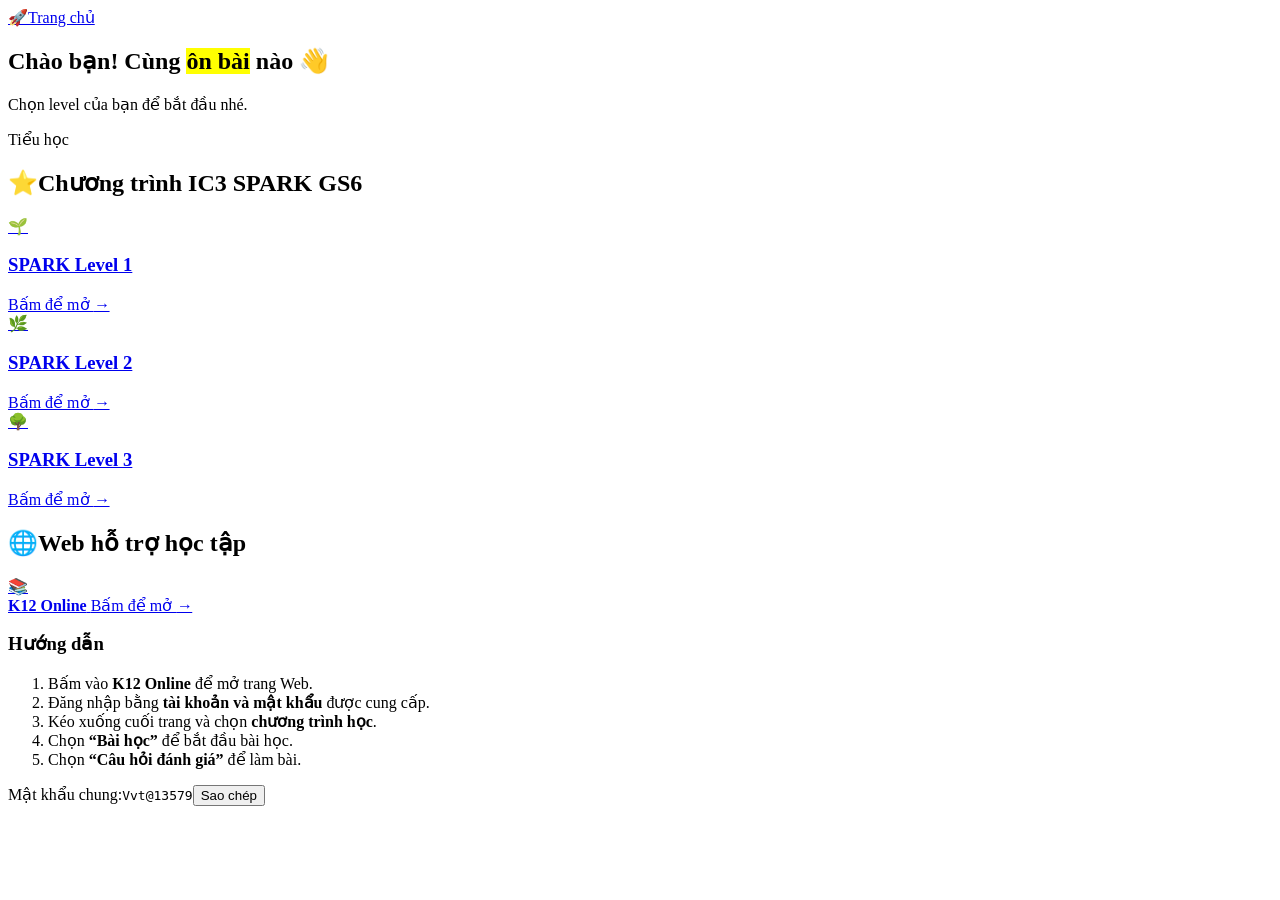
==== index.html @ 29940fcd "Add files via upload" ====
<!DOCTYPE html>
<html lang="vi">
<head>
<meta charset="utf-8">
<meta name="viewport" content="width=device-width,initial-scale=1">
<title>Trang chủ</title>
<link rel="preconnect" href="https://fonts.googleapis.com">
<link rel="preconnect" href="https://fonts.gstatic.com" crossorigin>
<link href="https://fonts.googleapis.com/css2?family=Baloo+2:wght@500;600;700;800&display=swap" rel="stylesheet">
<link rel="stylesheet" href="student.css?v=4">
</head>
<body>
<div class="topbar"><div class="wrap"><a href="#/"><span id="siteIcon"></span><span id="siteTitle"></span></a></div></div>
<main class="wrap" id="app"><div class="empty">Đang tải…</div></main>
<script>
const esc=s=>String(s??'').replace(/[&<>"']/g,c=>({'&':'&amp;','<':'&lt;','>':'&gt;','"':'&quot;',"'":'&#39;'}[c]));
const safeUrl=u=>/^(https?:\/\/|quiz\.html\?|flashcard\.html\?)/i.test(u||'')?u:'';
const md=s=>esc(s).replace(/\*\*(.+?)\*\*/g,'<b>$1</b>');
let D,cur=0;

function render(){
  document.getElementById('siteIcon').textContent=D.siteIcon||'';
  document.getElementById('siteTitle').textContent=D.siteTitle||'';
  document.title=D.siteTitle||'Trang chủ';
  const groups=D.groups||[], g=groups[cur]||{programs:[]};

  let h=`<section class="hero"><div><h1>Chào bạn! Cùng <mark>ôn bài</mark> nào 👋</h1><p>Chọn level của bạn để bắt đầu nhé.</p></div>`;
  if(groups.length>1) h+=`<div class="tabs" role="group" aria-label="Chọn cấp học">${groups.map((x,j)=>`<button class="tab" data-g="${j}" aria-pressed="${j===cur}">${esc(x.name)}</button>`).join('')}</div>`;
  else if(groups.length===1) h+=`<span class="badge-group">${esc(g.name)}</span>`;
  h+=`</section>`;

  const progs=g.programs||[];
  progs.forEach((p,i)=>{
    h+=`<section class="prog"><div class="sec-head"><h2><span class="sico">${esc(p.icon)}</span>${esc(p.title)}</h2></div><div class="levels">`;
    h+=(p.levels||[]).map((l,li)=>{
      return `<a class="level ${esc(l.color)}" href="#/${cur}/${i}/${li}">
        <div class="top"><div class="ico">${esc(l.icon)}</div></div>
        <div class="body"><h3>${esc(l.name)}</h3><span class="go">Bấm để mở <i>→</i></span></div></a>`;
    }).join('')+`</div></section>`;
  });
  if(!progs.length&&groups.length) h+=`<div class="empty">Chưa có chương trình nào.</div>`;

  // ---- Web hỗ trợ học tập (K12 Online) ----
  const sp=D.support;
  if(sp&&(sp.cardName||(sp.steps||[]).length)){
    const url=safeUrl(sp.cardUrl), vid=safeUrl(sp.videoUrl);
    const card=`<${url?'a':'div'} class="k12"${url?` href="${esc(url)}" target="_blank" rel="noopener"`:''}>
        <div class="ico">${esc(sp.cardIcon||'📚')}</div><b>${esc(sp.cardName)}</b>
        ${url?'<span class="go">Bấm để mở <i>→</i></span>':''}</${url?'a':'div'}>`;
    const steps=(sp.steps||[]).map(t=>`<li><span>${md(t)}</span></li>`).join('');
    const pw=sp.password?`<div class="pw"><span>${esc(sp.passwordLabel||'Mật khẩu:')}</span><code id="pwText">${esc(sp.password)}</code><button class="copy" id="pwCopy" type="button">Sao chép</button></div>`:'';
    const video=vid?`<div class="vid"><a href="${esc(vid)}" target="_blank" rel="noopener">▶ ${esc(sp.videoText||'Xem video hướng dẫn')}</a></div>`:'';
    h+=`<section class="prog"><div class="sec-head"><h2><span class="sico">${esc(sp.icon||'🌐')}</span>${esc(sp.title||'Web hỗ trợ học tập')}</h2></div>
      <div class="support">${card}<div class="guide"><h3>${esc(sp.guideTitle||'Hướng dẫn')}</h3><ol>${steps}</ol>${pw}${video}</div></div></section>`;
  }

  document.getElementById('app').innerHTML=h;

  const cb=document.getElementById('pwCopy');
  if(cb) cb.onclick=()=>{
    const t=document.getElementById('pwText').textContent;
    const done=()=>{cb.textContent='Đã chép ✓';setTimeout(()=>cb.textContent='Sao chép',1500)};
    if(navigator.clipboard&&navigator.clipboard.writeText) navigator.clipboard.writeText(t).then(done,done);
    else{const r=document.createRange();r.selectNodeContents(document.getElementById('pwText'));const se=getSelection();se.removeAllRanges();se.addRange(r);try{document.execCommand('copy')}catch(e){}done()}
  };

  document.querySelectorAll('.tab').forEach(b=>b.onclick=()=>{cur=+b.dataset.g;render()});
}

// Dữ liệu cũ (reviews) vẫn đọc được: chuyển thành 1 chủ đề không tên
const legacy=l=>(l.reviews&&l.reviews.length)?[{title:'',lessons:l.reviews.map((r,n)=>({nums:String(n+1),name:r.name,lessonUrl:'',reviewUrl:r.url}))}]:[];
const btn=(u,cls,label,back)=>{u=safeUrl(u);if(u&&back&&/^quiz\.html\?/i.test(u))u+='&b='+back;return u?`<a class="lb ${cls}" href="${esc(u)}"${/^https?:/i.test(u)?' target="_blank" rel="noopener"':''}>${label}</a>`:`<span class="lb off">${label}</span>`};
function renderReview(gi,pi,li){
  const l=(((D.groups[gi]||{}).programs||[])[pi]||{}).levels?.[li];
  if(!l){location.hash='#/';return}
  const topics=l.topics||legacy(l),doc=safeUrl(l.docUrl),col=esc(l.color||'blue');
  const rows=t=>(t.lessons||[]).map(s=>`<div class="lrow"><span class="lnum">${esc(s.nums)}</span><span class="lname">${esc(s.name)}</span><div class="lbtns">${btn(s.lessonUrl,'les','Thẻ ghi nhớ')}${btn(s.reviewUrl,'rev','Ôn tập',gi+'/'+pi+'/'+li)}</div></div>`).join('')||'<div class="empty">Chưa có bài nào.</div>';
  document.getElementById('app').innerHTML=`<div class="navrow"><a class="back" href="#/">← Quay lại</a>${doc?`<a class="back" href="${esc(doc)}" target="_blank" rel="noopener">📄 Tài liệu</a>`:''}</div>
    <div class="banner ${col}"><div class="bmain"><div class="ico">${esc(l.icon||'📝')}</div><h1>${esc(l.reviewTitle||l.name)}</h1></div></div>`
  +(topics.length?topics.map(t=>`<section class="topic">${t.title?`<h2>${esc(t.title)}</h2>`:''}<div class="lrows ${col}">${rows(t)}</div></section>`).join(''):'<div class="empty">Chưa có bài nào.</div>');
}

function setBrand(){
  document.getElementById('siteIcon').textContent=D.siteIcon||'';
  document.getElementById('siteTitle').textContent=D.siteTitle||'';
  document.title=D.siteTitle||'Trang chủ';
}
function route(){
  setBrand();
  const m=location.hash.match(/^#\/(\d+)\/(\d+)\/(\d+)$/);
  if(m){cur=+m[1];renderReview(+m[1],+m[2],+m[3])}else render();
  window.scrollTo(0,0);
}
window.addEventListener('hashchange',()=>D&&route());
const sc=document.createElement('script');
sc.src='data.js?v='+Date.now();
sc.onload=()=>{D=window.SITE_DATA;route()};
sc.onerror=()=>document.getElementById('app').innerHTML='<div class="empty">Không tải được dữ liệu (data.js).</div>';
document.body.appendChild(sc);
</script>
</body>
</html>
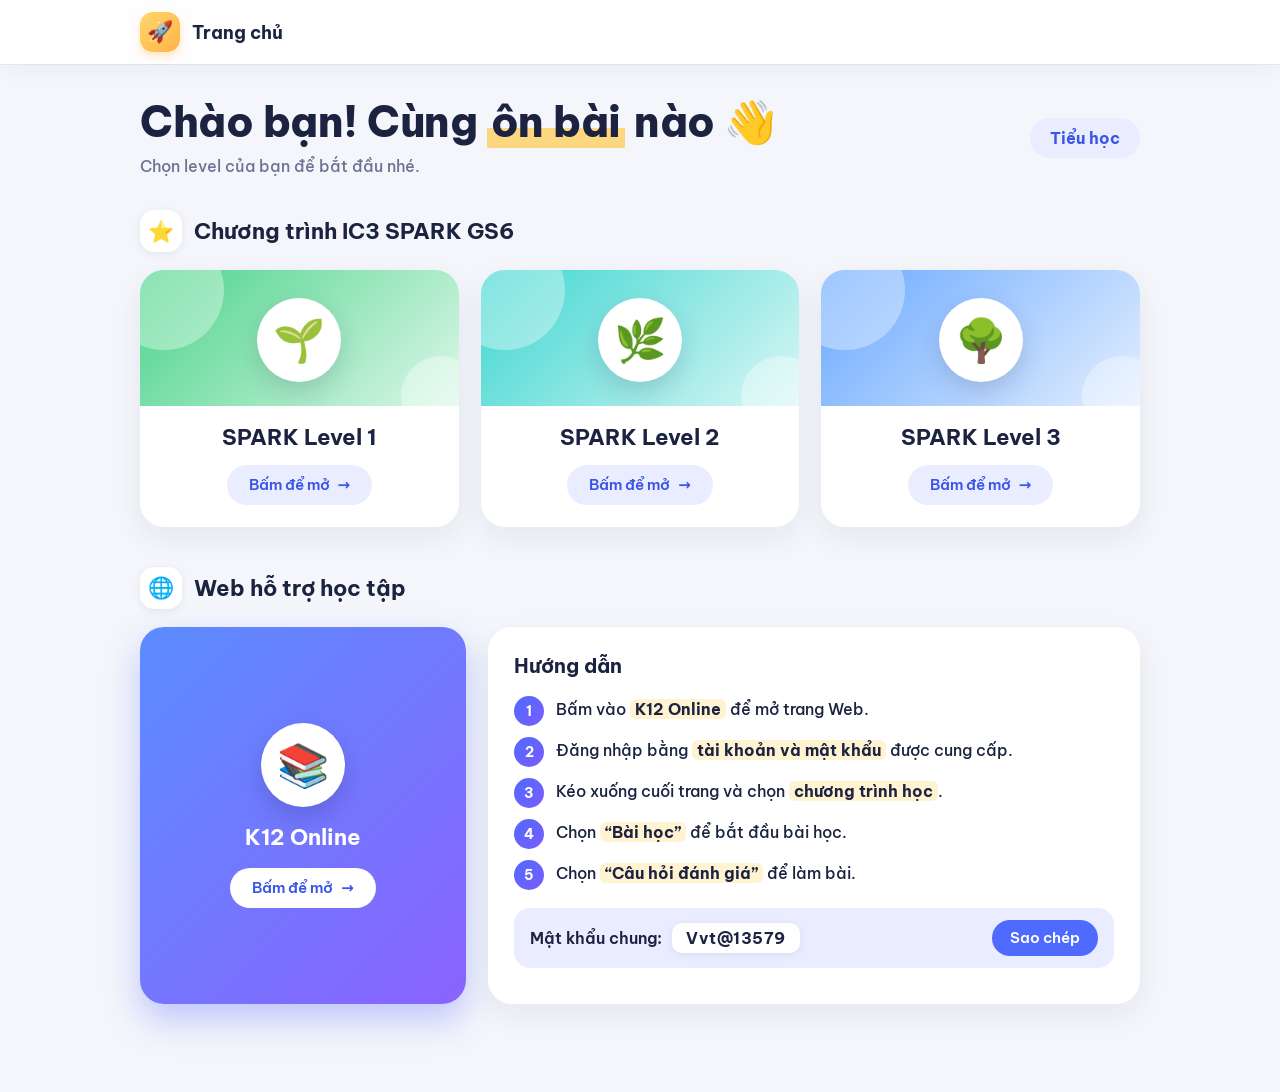
==== commit 5c316736: "Add files via upload" ====
--- a/index.html
+++ b/index.html
@@ -6,8 +6,8 @@
 <title>Trang chủ</title>
 <link rel="preconnect" href="https://fonts.googleapis.com">
 <link rel="preconnect" href="https://fonts.gstatic.com" crossorigin>
-<link href="https://fonts.googleapis.com/css2?family=Baloo+2:wght@500;600;700;800&display=swap" rel="stylesheet">
-<link rel="stylesheet" href="student.css?v=4">
+<link href="https://fonts.googleapis.com/css2?family=Be+Vietnam+Pro:wght@400;500;600;700;800&display=swap" rel="stylesheet">
+<link rel="stylesheet" href="index.css?v=1">
 </head>
 <body>
 <div class="topbar"><div class="wrap"><a href="#/"><span id="siteIcon"></span><span id="siteTitle"></span></a></div></div>
--- a/index.css
+++ b/index.css
@@ -0,0 +1,149 @@
+/* Giao diện trang chủ (index.html) – hiện đại, phẳng, không kẻ khung.
+   student.css vẫn giữ nguyên cho flashcard.html. */
+:root{
+  --bg:#f4f6fb; --ink:#1b2340; --muted:#6b7491; --card:#fff;
+  --surface:#f1f3f9; --surface2:#e7ebf6;
+  --primary:#4f6bff; --primary2:#7a5cff; --primary-soft:#e9edff; --blue:#3b55e6;
+  --radius:24px; --shadow:0 10px 30px rgba(27,35,64,.07); --shadow-sm:0 2px 8px rgba(27,35,64,.08);
+  --shadow-up:0 18px 40px rgba(27,35,64,.13);
+}
+*{box-sizing:border-box}
+html{-webkit-text-size-adjust:100%}
+body{margin:0;min-height:100vh;color:var(--ink);background:var(--bg);font-family:"Be Vietnam Pro","Inter","Segoe UI",system-ui,-apple-system,sans-serif;font-size:16px;line-height:1.5}
+a{color:inherit}
+:focus-visible{outline:3px solid rgba(79,107,255,.55);outline-offset:2px;border-radius:12px}
+.wrap{max-width:1040px;margin:0 auto;padding:0 20px}
+
+/* ---------- Thanh trên ---------- */
+.topbar{position:sticky;top:0;z-index:20;background:rgba(255,255,255,.88);backdrop-filter:saturate(1.4) blur(12px);-webkit-backdrop-filter:saturate(1.4) blur(12px);box-shadow:0 1px 0 rgba(27,35,64,.05),0 6px 20px rgba(27,35,64,.04)}
+.topbar .wrap{display:flex;align-items:center;gap:12px;height:64px}
+.topbar a{display:flex;align-items:center;gap:12px;text-decoration:none;font-weight:700;font-size:18px}
+#siteIcon{display:grid;place-items:center;width:40px;height:40px;border-radius:13px;background:linear-gradient(135deg,#ffd66b,#ffb347);font-size:21px;box-shadow:0 4px 10px rgba(255,179,71,.35)}
+#siteIcon:empty{display:none}
+main.wrap{padding:28px 20px 48px}
+
+/* ---------- Lời chào ---------- */
+.hero{display:flex;align-items:center;justify-content:space-between;gap:16px;flex-wrap:wrap;margin:6px 0 32px}
+.hero h1{margin:0;font-size:clamp(28px,5vw,42px);line-height:1.15;font-weight:800;letter-spacing:-.5px}
+.hero h1 mark{background:linear-gradient(transparent 62%,rgba(255,200,61,.65) 62%);color:inherit;padding:0 4px}
+.hero p{margin:8px 0 0;color:var(--muted);font-weight:500}
+
+/* ---------- Chọn cấp học ---------- */
+.tabs{display:flex;gap:6px;flex-wrap:wrap;background:#fff;border-radius:999px;padding:5px;box-shadow:var(--shadow-sm)}
+.tab{font:inherit;font-weight:600;font-size:15px;cursor:pointer;background:transparent;color:var(--muted);border:0;border-radius:999px;padding:8px 20px;transition:background .15s,color .15s}
+.tab:hover{color:var(--ink);background:var(--surface)}
+.tab[aria-pressed="true"]{background:linear-gradient(135deg,var(--primary),var(--primary2));color:#fff;box-shadow:0 6px 14px rgba(79,107,255,.35)}
+.badge-group{font-weight:700;background:var(--primary-soft);color:var(--blue);border-radius:999px;padding:8px 20px}
+
+/* ---------- Tiêu đề mục ---------- */
+.sec-head{display:flex;align-items:center;gap:12px;margin:0 0 18px}
+.sec-head h2{margin:0;font-size:22px;font-weight:700;display:flex;align-items:center;gap:12px}
+.sec-head .sico{display:grid;place-items:center;width:42px;height:42px;border-radius:14px;background:#fff;font-size:21px;box-shadow:var(--shadow-sm)}
+.prog{margin-bottom:40px}
+
+/* ---------- Màu theo level ---------- */
+.level,.banner,.rcard,.lrows{--c:#6aa9ff;--cd:#1f5fb8;--ct:#e3efff}
+.yellow{--c:#ffcf4d;--cd:#946200;--ct:#fff3d1}
+.orange{--c:#ffa24d;--cd:#a85200;--ct:#ffe8d2}
+.red{--c:#ff7b6b;--cd:#b3281a;--ct:#ffe3df}
+.green{--c:#4cd38a;--cd:#157a47;--ct:#dcf7e8}
+.blue{--c:#6aa9ff;--cd:#1f5fb8;--ct:#e3efff}
+.purple{--c:#a98aff;--cd:#5b34b8;--ct:#eee6ff}
+.teal{--c:#3fd6d0;--cd:#0f7a76;--ct:#d9f7f5}
+.pink{--c:#ff86bd;--cd:#b3346f;--ct:#ffe3f0}
+
+/* ---------- Thẻ Level ---------- */
+.levels{display:grid;grid-template-columns:repeat(auto-fit,minmax(250px,1fr));gap:22px}
+.level{display:flex;flex-direction:column;text-decoration:none;background:var(--card);border-radius:var(--radius);box-shadow:var(--shadow);overflow:hidden;transition:transform .2s,box-shadow .2s}
+.level:hover{transform:translateY(-6px);box-shadow:var(--shadow-up)}
+.level:active{transform:translateY(-2px)}
+.level .top{position:relative;background:linear-gradient(135deg,var(--c),var(--ct));padding:28px 16px 24px;display:grid;place-items:center;overflow:hidden}
+.level .top::before,.level .top::after{content:"";position:absolute;border-radius:50%;background:rgba(255,255,255,.35)}
+.level .top::before{width:120px;height:120px;left:-36px;top:-40px}
+.level .top::after{width:80px;height:80px;right:-22px;bottom:-30px}
+.level .ico{position:relative;z-index:1;display:grid;place-items:center;width:84px;height:84px;border-radius:50%;background:#fff;font-size:42px;line-height:1;box-shadow:0 10px 24px rgba(27,35,64,.15);transition:transform .25s}
+.level:hover .ico{transform:rotate(-8deg) scale(1.08)}
+.level .body{padding:18px 18px 22px;display:flex;flex-direction:column;gap:14px;align-items:center;text-align:center}
+.level h3{margin:0;font-size:22px;font-weight:700;line-height:1.2}
+.count{font-weight:600;font-size:14px;color:var(--cd);background:var(--ct);border-radius:999px;padding:3px 14px}
+.go{display:inline-flex;align-items:center;gap:8px;font-weight:600;font-size:15px;background:var(--primary-soft);color:var(--blue);border-radius:999px;padding:9px 22px;transition:background .15s,color .15s}
+.go i{font-style:normal;transition:transform .15s}
+.level:hover .go{background:var(--primary);color:#fff}
+.level:hover .go i,a.k12:hover .go i{transform:translateX(4px)}
+
+/* ---------- Trang danh sách bài ôn ---------- */
+.navrow{display:flex;flex-wrap:wrap;gap:10px;margin-bottom:18px}
+.back{display:inline-flex;align-items:center;gap:8px;text-decoration:none;font-weight:600;font-size:15px;background:#fff;border-radius:999px;padding:9px 20px 9px 16px;box-shadow:var(--shadow-sm);transition:transform .15s,box-shadow .15s}
+.back:hover{transform:translateX(-2px);box-shadow:0 6px 16px rgba(27,35,64,.12)}
+.banner{display:block;background:linear-gradient(135deg,var(--c),var(--ct));border-radius:28px;padding:26px 28px;margin-bottom:30px;box-shadow:var(--shadow)}
+.bmain{display:flex;align-items:center;gap:18px}
+.banner .ico{display:grid;place-items:center;flex:none;width:72px;height:72px;border-radius:50%;background:#fff;font-size:36px;box-shadow:0 8px 20px rgba(27,35,64,.15)}
+.banner h1{margin:0;font-size:clamp(23px,4.2vw,32px);font-weight:800;line-height:1.2}
+.topic{margin-bottom:32px}
+.topic h2{margin:0 0 14px;font-size:clamp(18px,3vw,22px);font-weight:700}
+.lrows{display:grid;gap:12px}
+.lrow{display:flex;align-items:center;gap:18px;background:var(--card);border-radius:20px;box-shadow:var(--shadow);padding:14px 18px;transition:transform .15s,box-shadow .15s}
+.lrow:hover{transform:translateY(-2px);box-shadow:var(--shadow-up)}
+.lnum{flex:none;min-width:84px;text-align:center;font-weight:700;font-size:16px;color:var(--cd);background:var(--ct);border-radius:999px;padding:7px 16px}
+.lname{flex:1;min-width:0;font-weight:600;font-size:clamp(16px,2.1vw,19px);line-height:1.35}
+.lbtns{display:flex;gap:10px;flex:none}
+.lb{display:inline-flex;align-items:center;justify-content:center;font-weight:600;font-size:15px;color:var(--ink);text-decoration:none;border:0;border-radius:999px;padding:9px 22px;transition:transform .15s,background .15s,box-shadow .15s}
+a.lb:hover{transform:translateY(-2px)}
+a.lb:active{transform:scale(.97)}
+.lb.les{background:#fff3d1;color:#7a5200}
+a.lb.les:hover{background:#ffe9aa}
+.lb.rev{background:var(--primary);color:#fff;box-shadow:0 6px 14px rgba(79,107,255,.3)}
+a.lb.rev:hover{box-shadow:0 10px 20px rgba(79,107,255,.4)}
+span.lb.off{background:var(--surface);color:#a2aac2;box-shadow:none;cursor:default}
+
+/* ---------- Hỗ trợ học tập ---------- */
+.support{display:grid;grid-template-columns:minmax(240px,1fr) 2fr;gap:22px;align-items:stretch}
+.k12{display:flex;flex-direction:column;align-items:center;justify-content:center;gap:14px;min-height:230px;padding:24px;text-align:center;text-decoration:none;color:#fff;background:linear-gradient(135deg,#5b8cff,#8a63ff);border-radius:var(--radius);box-shadow:0 16px 34px rgba(91,108,255,.35);transition:transform .2s,box-shadow .2s}
+a.k12[href]:hover{transform:translateY(-6px);box-shadow:0 22px 44px rgba(91,108,255,.42)}
+.k12 .ico{display:grid;place-items:center;width:84px;height:84px;border-radius:50%;background:#fff;font-size:42px;box-shadow:0 10px 24px rgba(0,0,0,.15)}
+.k12 b{font-size:22px;font-weight:700}
+.k12 .go{background:#fff;color:var(--blue)}
+.guide{background:#fff;border-radius:var(--radius);box-shadow:var(--shadow);padding:24px 26px}
+.guide h3{margin:0 0 16px;font-size:20px;font-weight:700}
+.guide ol{list-style:none;margin:0 0 18px;padding:0;display:grid;gap:12px;counter-reset:s}
+.guide li{counter-increment:s;display:flex;align-items:flex-start;gap:12px;font-weight:500;font-size:16px}
+.guide li::before{content:counter(s);flex:none;display:grid;place-items:center;width:30px;height:30px;border-radius:50%;background:linear-gradient(135deg,var(--primary),var(--primary2));color:#fff;font-weight:700;font-size:14px;margin-top:-1px}
+.guide li b{background:#fff3d1;border-radius:6px;padding:0 5px;font-weight:700}
+.pw{display:flex;align-items:center;gap:10px;flex-wrap:wrap;font-weight:600;background:var(--primary-soft);border-radius:16px;padding:12px 16px;margin-bottom:12px}
+.pw code{font:inherit;font-weight:700;letter-spacing:.5px;background:#fff;border-radius:10px;padding:3px 14px;box-shadow:var(--shadow-sm);user-select:all}
+.copy{font:inherit;font-weight:600;font-size:14.5px;cursor:pointer;color:#fff;background:var(--primary);border:0;border-radius:999px;padding:7px 18px;margin-left:auto;transition:transform .1s,background .15s}
+.copy:hover{background:var(--blue)}
+.copy:active{transform:scale(.95)}
+.vid{font-weight:600}
+.vid a{font-weight:700;color:var(--blue)}
+
+.empty{padding:44px 20px;text-align:center;color:var(--muted);font-weight:600;background:#fff;border-radius:var(--radius);box-shadow:var(--shadow-sm)}
+
+/* ---------- Responsive ---------- */
+@media(max-width:700px){
+  body{font-size:15.5px}
+  .wrap{padding:0 14px}
+  main.wrap{padding:18px 14px 36px}
+  .topbar .wrap{height:58px}
+  .support{grid-template-columns:1fr}
+  .k12{min-height:170px}
+  .levels{grid-template-columns:1fr;gap:16px}
+  .level{flex-direction:row;align-items:stretch}
+  .level .top{flex:none;width:112px;padding:0}
+  .level .ico{width:66px;height:66px;font-size:34px}
+  .level .body{flex:1;align-items:flex-start;text-align:left;gap:8px;padding:14px 16px;justify-content:center}
+  .level h3{font-size:20px}
+  .go{padding:7px 16px;font-size:14px}
+  .banner{padding:18px}
+  .banner .ico{width:58px;height:58px;font-size:30px}
+  .guide{padding:20px 18px}
+  .copy{margin-left:0}
+  .lrow{flex-wrap:wrap;gap:12px;padding:14px}
+  .lnum{min-width:64px;font-size:15px;padding:5px 12px}
+  .lname{flex:1 1 calc(100% - 90px)}
+  .lbtns{width:100%}
+  .lb{flex:1}
+  .tabs{width:100%}
+  .tab{flex:1;padding:8px 12px}
+}
+@media(prefers-reduced-motion:reduce){*{transition:none!important;animation:none!important}}
